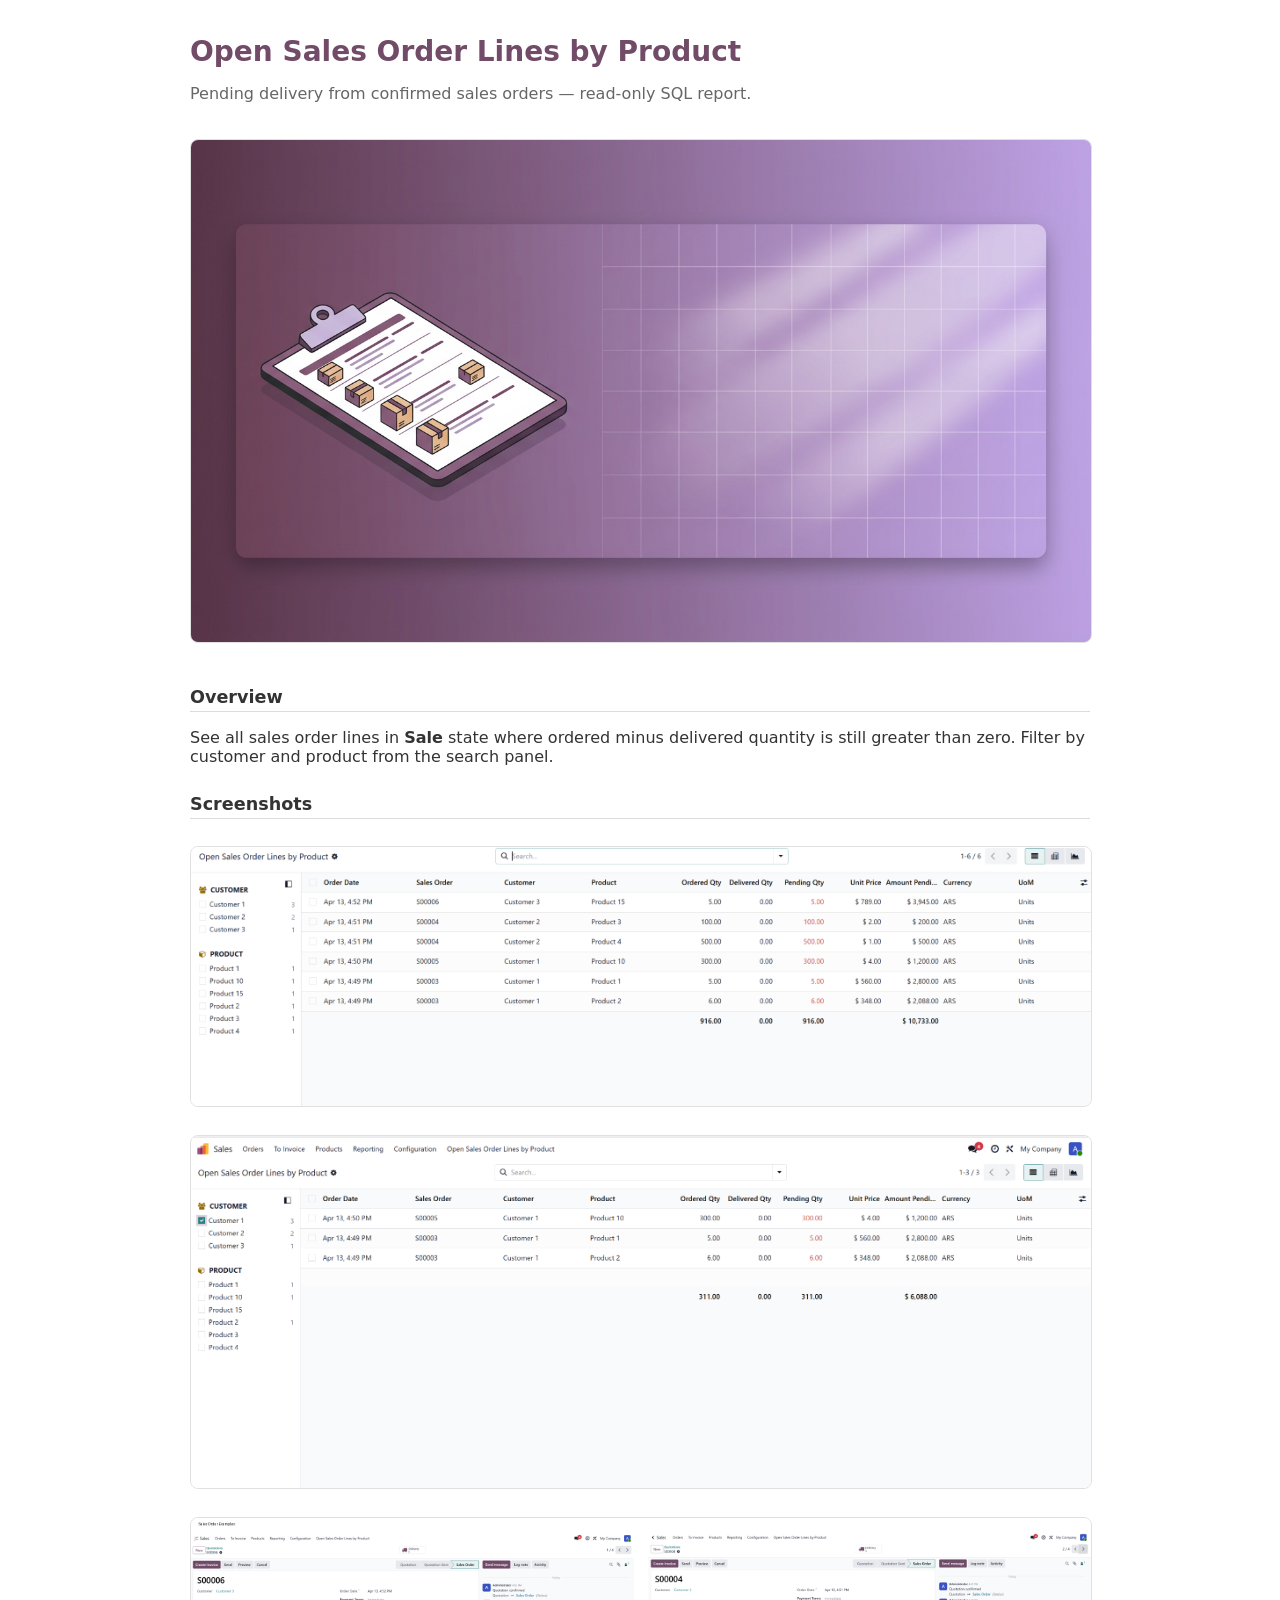
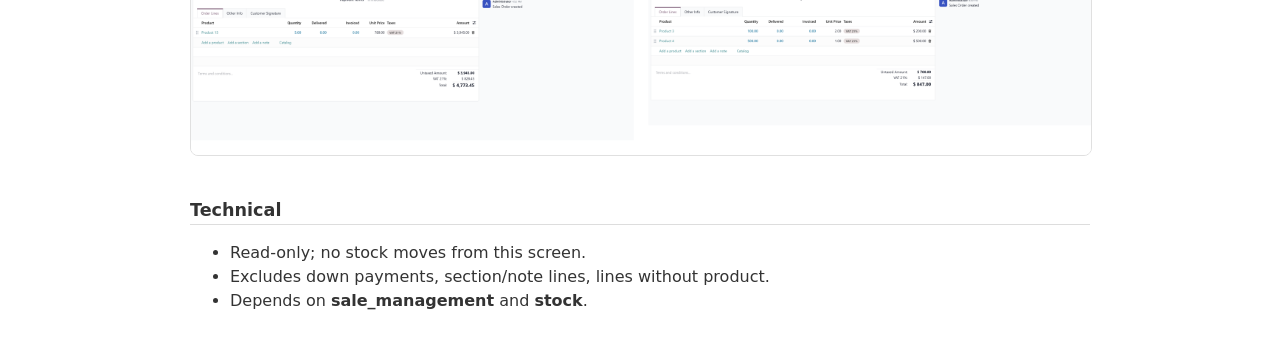
==== open_sales_order_by_product/static/description/index.html @ 34e425f3 "Add files via upload" ====
<!DOCTYPE html>
<html lang="en">
<head>
  <meta charset="utf-8"/>
  <title>Open Sales Order Lines by Product</title>
  <style>
    body { font-family: system-ui, sans-serif; color: #333; max-width: 900px; margin: 0 auto; padding: 16px; }
    h1 { color: #714B67; font-size: 1.75rem; margin-bottom: 0.25rem; }
    .sub { color: #666; margin-bottom: 1.5rem; }
    h2 { font-size: 1.1rem; margin-top: 1.75rem; border-bottom: 1px solid #ddd; padding-bottom: 0.25rem; }
    ul { line-height: 1.5; }
    .shot { width: 100%; border-radius: 8px; border: 1px solid #e0e0e0; margin: 12px 0; }
  </style>
</head>
<body>
  <h1>Open Sales Order Lines by Product</h1>
  <p class="sub">Pending delivery from confirmed sales orders — read-only SQL report.</p>

  <img class="shot" src="banner.png" alt="Open Sales Order Lines by Product banner"/>

  <h2>Overview</h2>
  <p>
    See all sales order lines in <strong>Sale</strong> state where ordered minus delivered quantity
    is still greater than zero. Filter by customer and product from the search panel.
  </p>

  <h2>Screenshots</h2>
  <img class="shot" src="screen_01.png" alt="Report list and quantities"/>
  <img class="shot" src="screen_02.png" alt="Search panel and filters"/>
  <img class="shot" src="screen_03.png" alt="Pivot or graph analysis"/>

  <h2>Technical</h2>
  <ul>
    <li>Read-only; no stock moves from this screen.</li>
    <li>Excludes down payments, section/note lines, lines without product.</li>
    <li>Depends on <strong>sale_management</strong> and <strong>stock</strong>.</li>
  </ul>
</body>
</html>
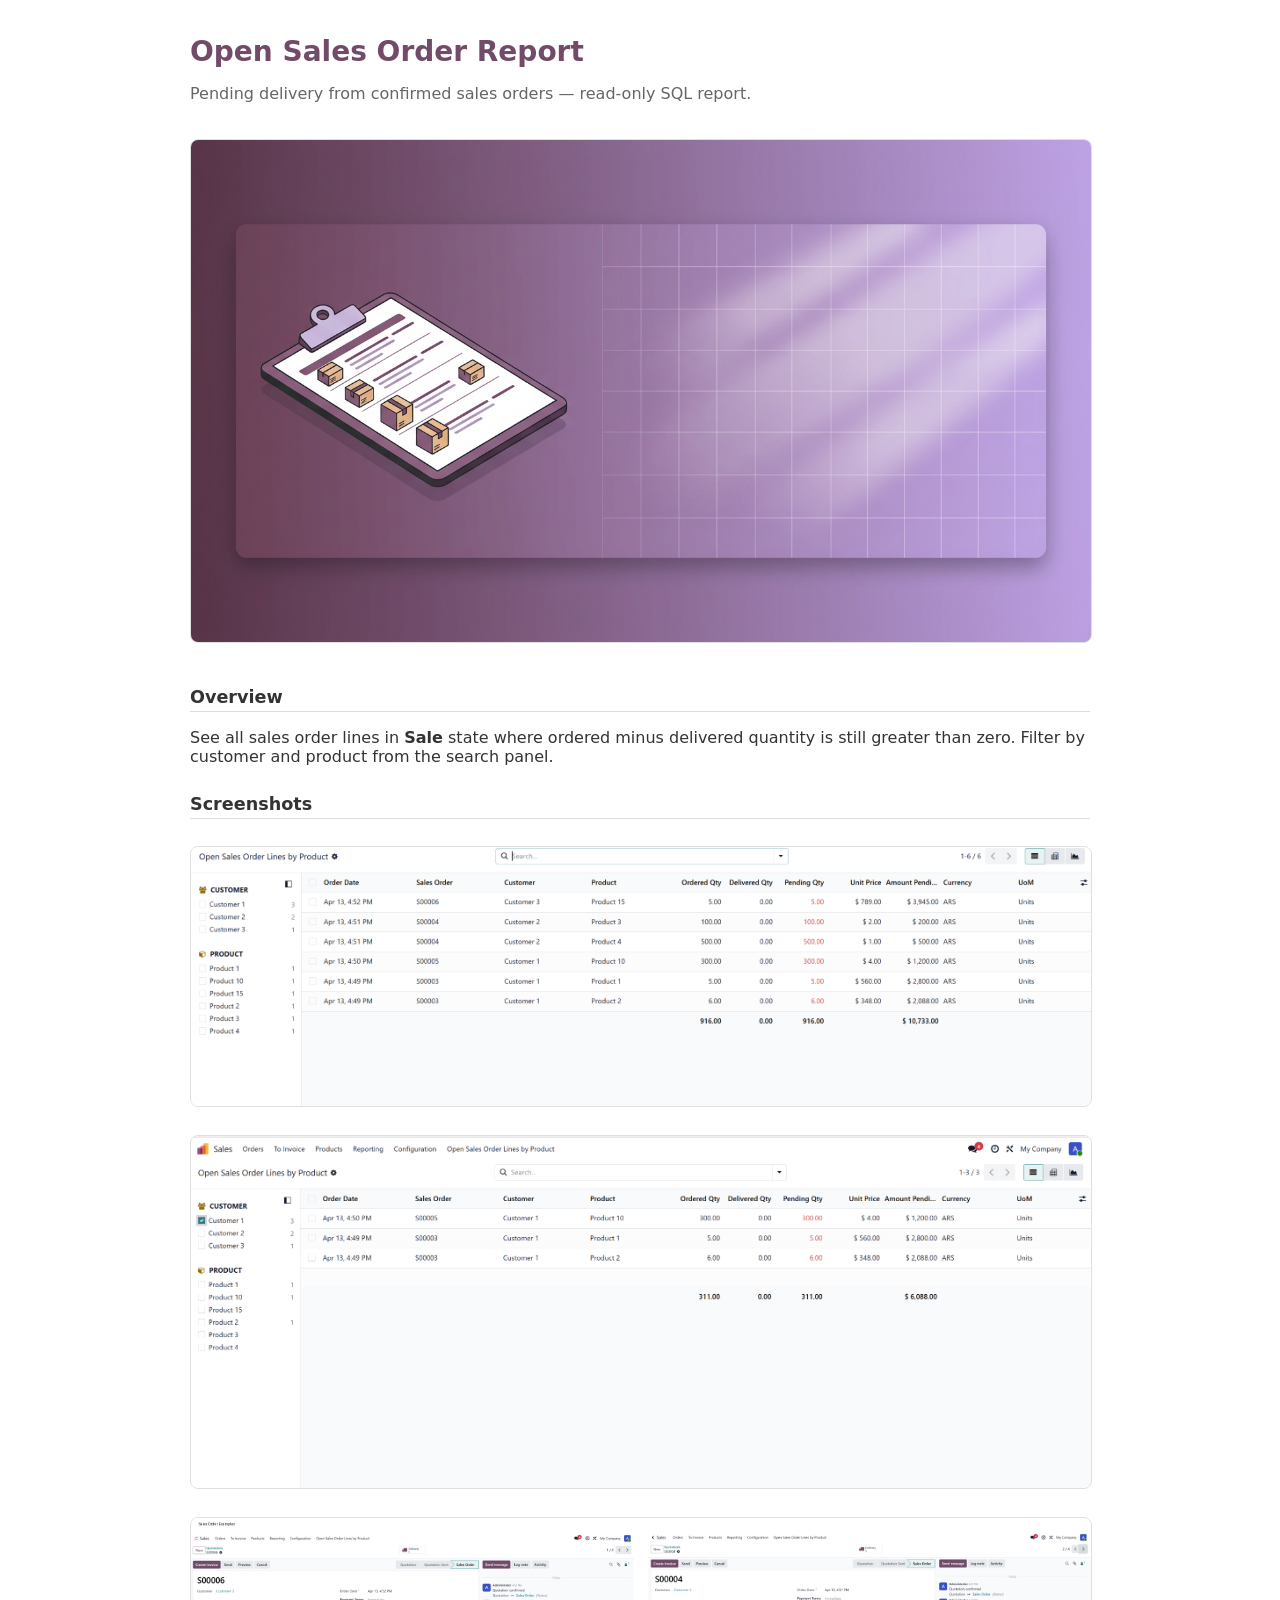
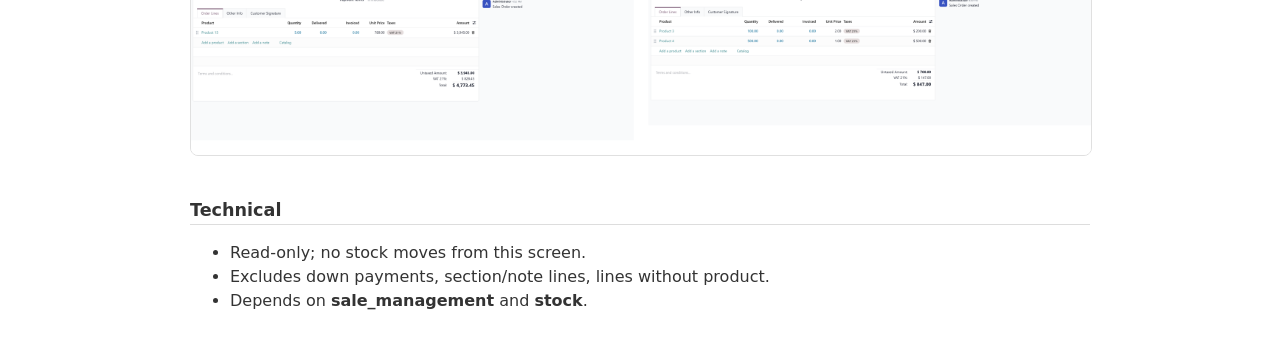
==== commit 71a560fd: "Add files via upload" ====
--- a/open_sales_order_by_product/static/description/index.html
+++ b/open_sales_order_by_product/static/description/index.html
@@ -2,7 +2,7 @@
 <html lang="en">
 <head>
   <meta charset="utf-8"/>
-  <title>Open Sales Order Lines by Product</title>
+  <title>Open Sales Order Report</title>
   <style>
     body { font-family: system-ui, sans-serif; color: #333; max-width: 900px; margin: 0 auto; padding: 16px; }
     h1 { color: #714B67; font-size: 1.75rem; margin-bottom: 0.25rem; }
@@ -13,10 +13,10 @@
   </style>
 </head>
 <body>
-  <h1>Open Sales Order Lines by Product</h1>
+  <h1>Open Sales Order Report</h1>
   <p class="sub">Pending delivery from confirmed sales orders — read-only SQL report.</p>
 
-  <img class="shot" src="banner.png" alt="Open Sales Order Lines by Product banner"/>
+  <img class="shot" src="banner.png" alt="Open Sales Order Report — banner"/>
 
   <h2>Overview</h2>
   <p>
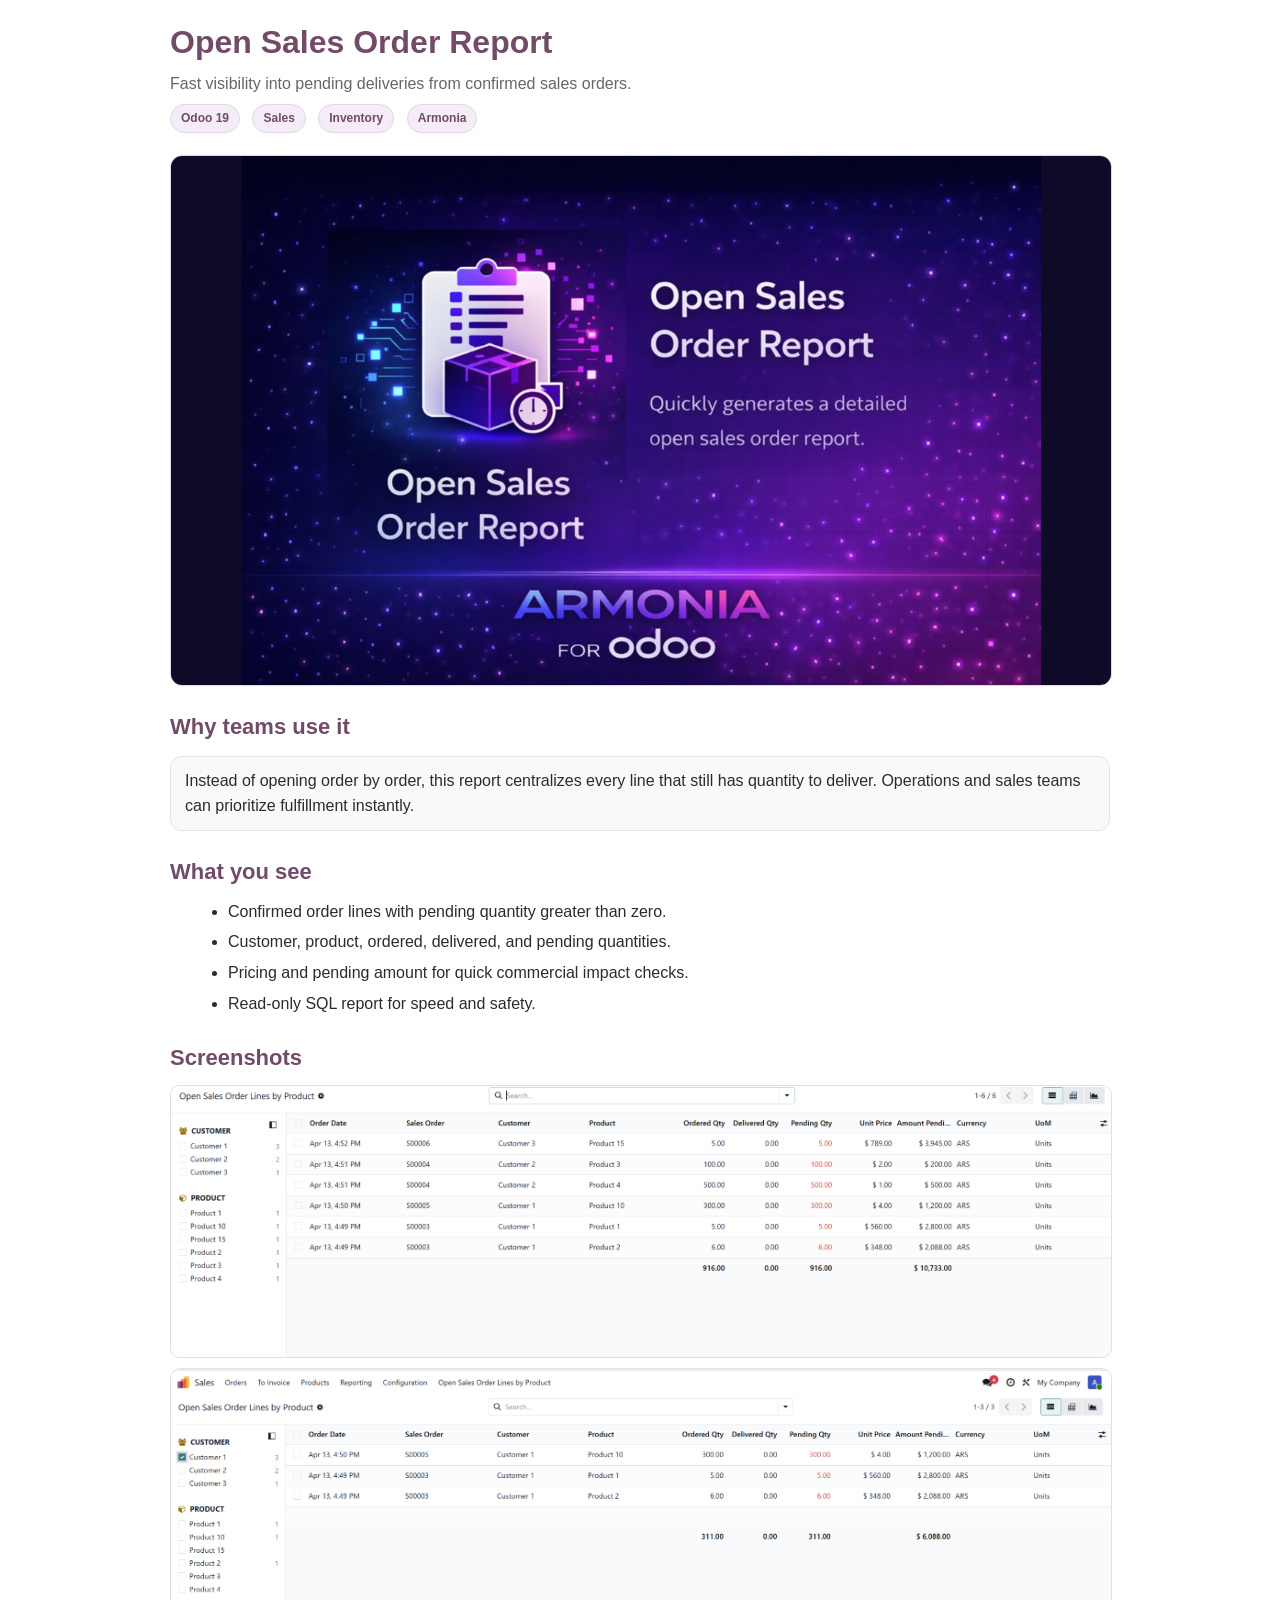
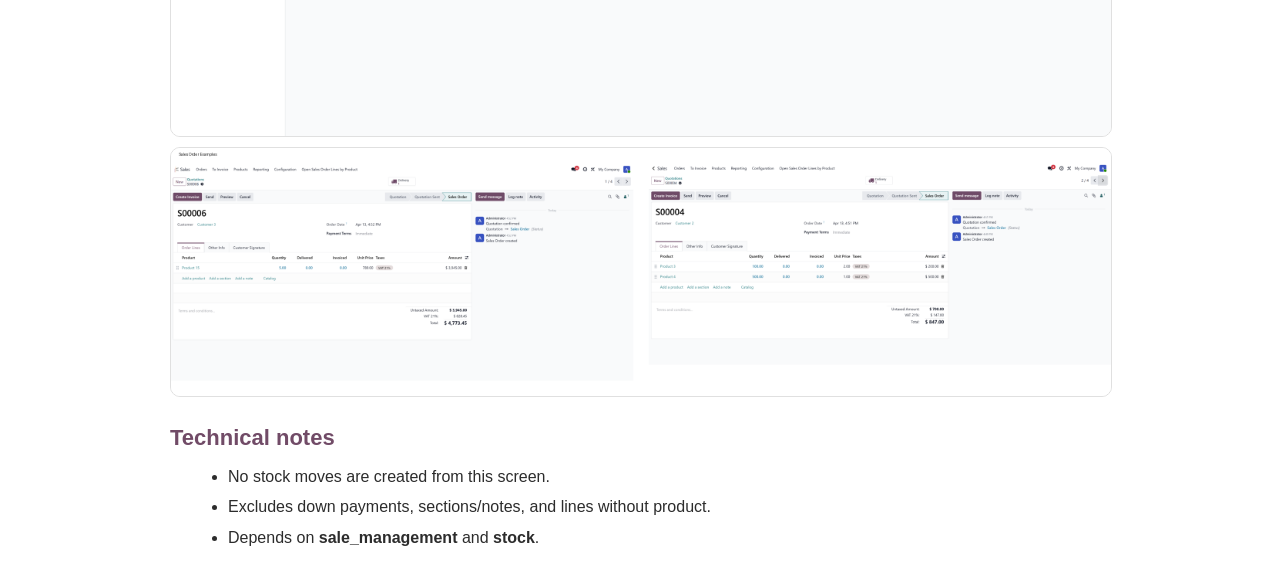
==== commit 8061193a: "Add files via upload" ====
--- a/open_sales_order_by_product/static/description/index.html
+++ b/open_sales_order_by_product/static/description/index.html
@@ -1,39 +1,59 @@
-<!DOCTYPE html>
+﻿<!DOCTYPE html>
 <html lang="en">
 <head>
   <meta charset="utf-8"/>
+  <meta name="viewport" content="width=device-width, initial-scale=1"/>
   <title>Open Sales Order Report</title>
   <style>
-    body { font-family: system-ui, sans-serif; color: #333; max-width: 900px; margin: 0 auto; padding: 16px; }
-    h1 { color: #714B67; font-size: 1.75rem; margin-bottom: 0.25rem; }
-    .sub { color: #666; margin-bottom: 1.5rem; }
-    h2 { font-size: 1.1rem; margin-top: 1.75rem; border-bottom: 1px solid #ddd; padding-bottom: 0.25rem; }
-    ul { line-height: 1.5; }
-    .shot { width: 100%; border-radius: 8px; border: 1px solid #e0e0e0; margin: 12px 0; }
+    body { font-family: Arial, Helvetica, sans-serif; color: #2c2c2c; max-width: 940px; margin: 0 auto; padding: 18px; line-height: 1.55; }
+    h1 { color: #714b67; margin: 0 0 4px 0; font-size: 32px; }
+    h2 { color: #714b67; margin: 24px 0 10px 0; font-size: 22px; }
+    p { margin: 8px 0; }
+    ul { margin: 8px 0 0 18px; }
+    li { margin: 6px 0; }
+    .sub { color: #666; margin-top: 0; }
+    .box { background: #faf8fb; border: 1px solid #e7e1e8; border-radius: 12px; padding: 12px 14px; margin: 12px 0; }
+    .banner { width: 100%; border: 1px solid #dfd8e1; border-radius: 12px; margin: 14px 0 18px 0; display: block; }
+    .shot { width: 100%; border: 1px solid #e0e0e0; border-radius: 10px; margin: 10px 0; display: block; }
+    .badge { display: inline-block; margin: 0 8px 8px 0; background: #f4edf5; border: 1px solid #e3d6e6; color: #714b67; border-radius: 999px; padding: 4px 10px; font-size: 12px; font-weight: 600; }
   </style>
 </head>
 <body>
   <h1>Open Sales Order Report</h1>
-  <p class="sub">Pending delivery from confirmed sales orders — read-only SQL report.</p>
+  <p class="sub">Fast visibility into pending deliveries from confirmed sales orders.</p>
 
-  <img class="shot" src="banner.png" alt="Open Sales Order Report — banner"/>
+  <div>
+    <span class="badge">Odoo 19</span>
+    <span class="badge">Sales</span>
+    <span class="badge">Inventory</span>
+    <span class="badge">Armonia</span>
+  </div>
 
-  <h2>Overview</h2>
-  <p>
-    See all sales order lines in <strong>Sale</strong> state where ordered minus delivered quantity
-    is still greater than zero. Filter by customer and product from the search panel.
-  </p>
+  <img class="banner" src="banner.png" alt="Open Sales Order Report banner"/>
+
+  <h2>Why teams use it</h2>
+  <div class="box">
+    Instead of opening order by order, this report centralizes every line that still has quantity to deliver. Operations and sales teams can prioritize fulfillment instantly.
+  </div>
+
+  <h2>What you see</h2>
+  <ul>
+    <li>Confirmed order lines with pending quantity greater than zero.</li>
+    <li>Customer, product, ordered, delivered, and pending quantities.</li>
+    <li>Pricing and pending amount for quick commercial impact checks.</li>
+    <li>Read-only SQL report for speed and safety.</li>
+  </ul>
 
   <h2>Screenshots</h2>
-  <img class="shot" src="screen_01.png" alt="Report list and quantities"/>
-  <img class="shot" src="screen_02.png" alt="Search panel and filters"/>
-  <img class="shot" src="screen_03.png" alt="Pivot or graph analysis"/>
+  <img class="shot" src="screen_01.png" alt="Open sales report list"/>
+  <img class="shot" src="screen_02.png" alt="Search and grouping options"/>
+  <img class="shot" src="screen_03.png" alt="Pivot and graph analysis"/>
 
-  <h2>Technical</h2>
+  <h2>Technical notes</h2>
   <ul>
-    <li>Read-only; no stock moves from this screen.</li>
-    <li>Excludes down payments, section/note lines, lines without product.</li>
+    <li>No stock moves are created from this screen.</li>
+    <li>Excludes down payments, sections/notes, and lines without product.</li>
     <li>Depends on <strong>sale_management</strong> and <strong>stock</strong>.</li>
   </ul>
 </body>
-</html>
+</html>
